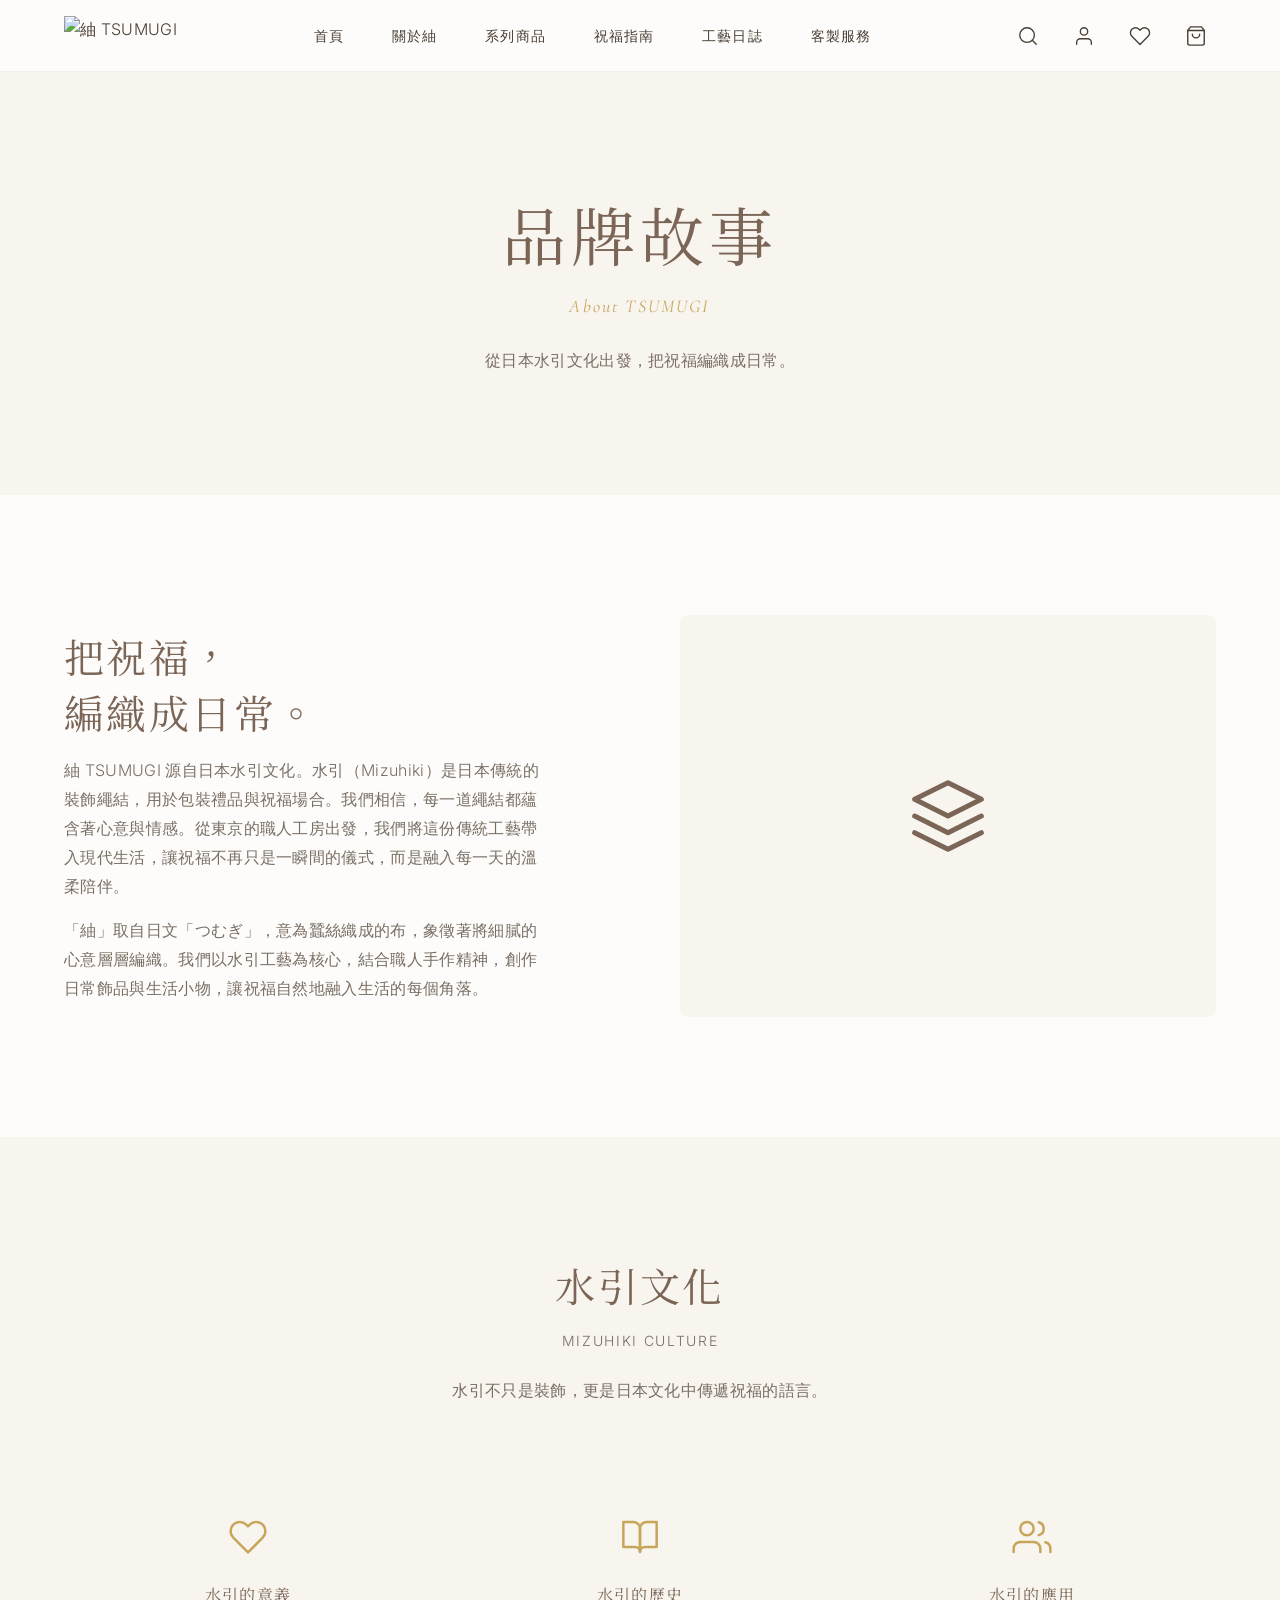
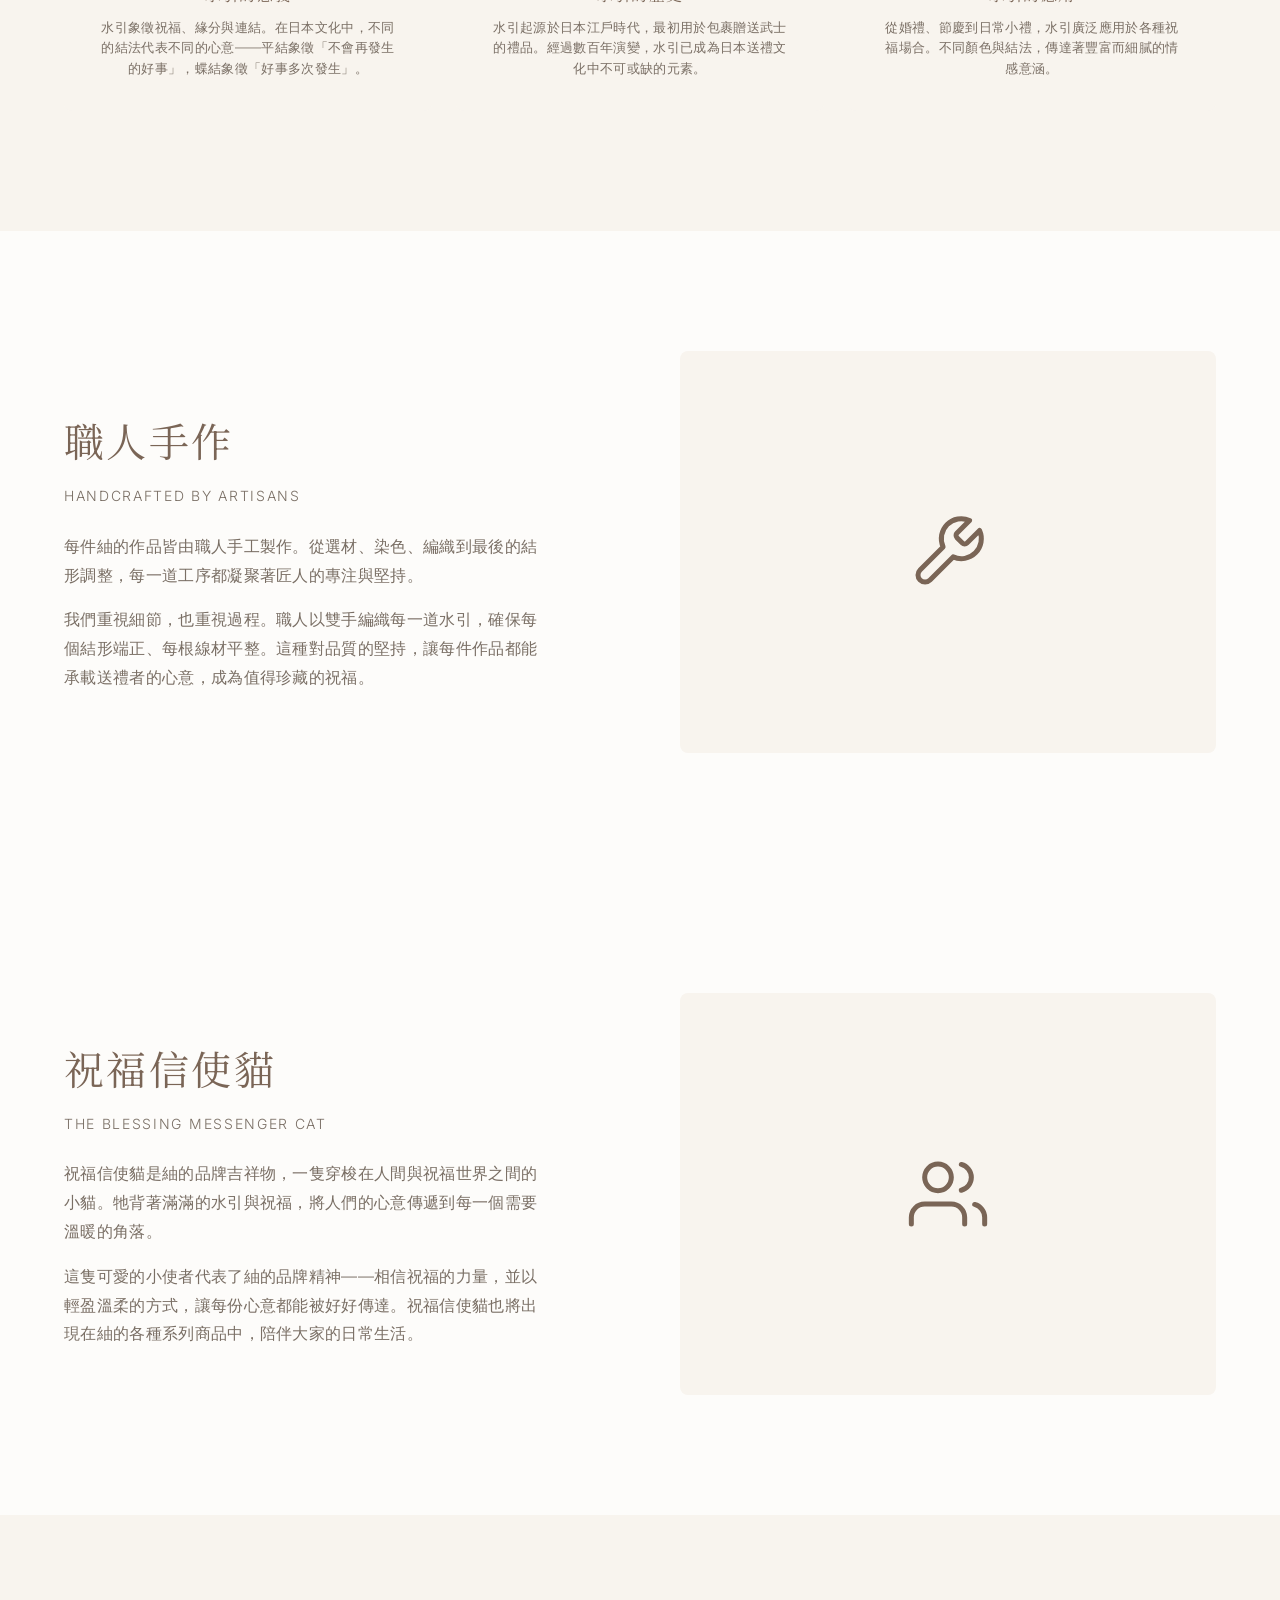
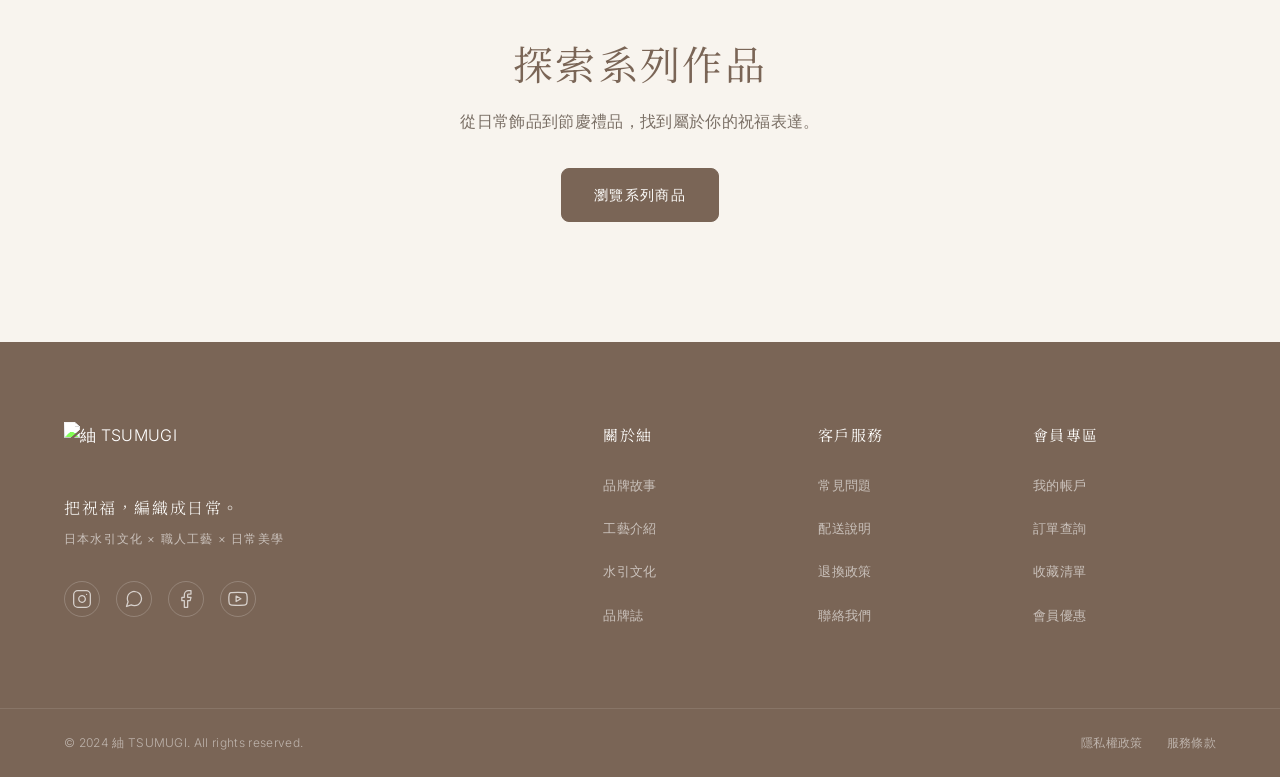
==== web/about.html @ a3b8afee "init: 紬 TSUMUGI website" ====
<!DOCTYPE html>
<html lang="zh-Hant">
<head>
  <meta charset="UTF-8">
  <meta name="viewport" content="width=device-width, initial-scale=1.0">
  <meta name="description" content="紬 TSUMUGI — 品牌故事。從日本水引文化出發，把祝福編織成日常。">
  <meta property="og:title" content="品牌故事｜紬 TSUMUGI">
  <meta property="og:description" content="從日本水引文化出發，把祝福編織成日常。">
  <meta property="og:image" content="asset/og-image.svg">
  <meta property="og:type" content="website">
  <title>品牌故事｜紬 TSUMUGI</title>
  <link rel="icon" type="image/svg+xml" href="asset/favicon.svg">
  <link rel="preconnect" href="https://fonts.googleapis.com">
  <link rel="preconnect" href="https://fonts.gstatic.com" crossorigin>
  <link href="https://fonts.googleapis.com/css2?family=Cormorant+Garamond:ital,wght@0,300;0,400;0,500;0,600;1,300;1,400&family=Inter:wght@300;400;500&family=Noto+Serif+TC:wght@300;400;500;600&display=swap" rel="stylesheet">
  <link rel="stylesheet" href="css/style.css">
</head>
<body>

  <div id="template-header"></div>

  <main>
    <!-- Page Hero -->
    <section class="about-hero">
      <div class="container">
        <div class="about-hero-content">
          <h1 class="about-hero-title">品牌故事</h1>
          <p class="about-hero-subtitle">About TSUMUGI</p>
          <p class="about-hero-desc">從日本水引文化出發，把祝福編織成日常。</p>
        </div>
      </div>
    </section>

    <!-- Brand Philosophy -->
    <section class="about-philosophy" id="philosophy">
      <div class="container">
        <div class="about-grid">
          <div class="about-text">
            <h2 class="section-title">把祝福，<br>編織成日常。</h2>
            <p class="section-desc">紬 TSUMUGI 源自日本水引文化。水引（Mizuhiki）是日本傳統的裝飾繩結，用於包裝禮品與祝福場合。我們相信，每一道繩結都蘊含著心意與情感。從東京的職人工房出發，我們將這份傳統工藝帶入現代生活，讓祝福不再只是一瞬間的儀式，而是融入每一天的溫柔陪伴。</p>
            <p class="section-desc">「紬」取自日文「つむぎ」，意為蠶絲織成的布，象徵著將細膩的心意層層編織。我們以水引工藝為核心，結合職人手作精神，創作日常飾品與生活小物，讓祝福自然地融入生活的每個角落。</p>
          </div>
          <div class="about-visual">
            <div class="placeholder-img large" style="background-color: var(--color-cream);">
              <svg width="80" height="80" viewBox="0 0 24 24" fill="none" stroke="var(--color-brown)" stroke-width="1.5" stroke-linecap="round" stroke-linejoin="round"><path d="M12 2L2 7l10 5 10-5-10-5z"/><path d="M2 17l10 5 10-5"/><path d="M2 12l10 5 10-5"/></svg>
            </div>
          </div>
        </div>
      </div>
    </section>

    <!-- Water Cord Culture -->
    <section class="about-culture" id="culture">
      <div class="container">
        <div class="section-header">
          <h2 class="section-title">水引文化</h2>
          <p class="section-subtitle">Mizuhiki Culture</p>
          <p class="section-desc">水引不只是裝飾，更是日本文化中傳遞祝福的語言。</p>
        </div>
        <div class="about-feature-grid">
          <div class="feature-card">
            <div class="feature-icon">
              <svg width="40" height="40" viewBox="0 0 24 24" fill="none" stroke="currentColor" stroke-width="1.5" stroke-linecap="round" stroke-linejoin="round"><path d="M20.84 4.61a5.5 5.5 0 0 0-7.78 0L12 5.67l-1.06-1.06a5.5 5.5 0 0 0-7.78 7.78l1.06 1.06L12 21.23l7.78-7.78 1.06-1.06a5.5 5.5 0 0 0 0-7.78z"/></svg>
            </div>
            <h3>水引的意義</h3>
            <p>水引象徵祝福、緣分與連結。在日本文化中，不同的結法代表不同的心意——平結象徵「不會再發生的好事」，蝶結象徵「好事多次發生」。</p>
          </div>
          <div class="feature-card">
            <div class="feature-icon">
              <svg width="40" height="40" viewBox="0 0 24 24" fill="none" stroke="currentColor" stroke-width="1.5" stroke-linecap="round" stroke-linejoin="round"><path d="M2 3h6a4 4 0 0 1 4 4v14a3 3 0 0 0-3-3H2z"/><path d="M22 3h-6a4 4 0 0 0-4 4v14a3 3 0 0 1 3-3h7z"/></svg>
            </div>
            <h3>水引的歷史</h3>
            <p>水引起源於日本江戶時代，最初用於包裹贈送武士的禮品。經過數百年演變，水引已成為日本送禮文化中不可或缺的元素。</p>
          </div>
          <div class="feature-card">
            <div class="feature-icon">
              <svg width="40" height="40" viewBox="0 0 24 24" fill="none" stroke="currentColor" stroke-width="1.5" stroke-linecap="round" stroke-linejoin="round"><path d="M17 21v-2a4 4 0 0 0-4-4H5a4 4 0 0 0-4 4v2"/><circle cx="9" cy="7" r="4"/><path d="M23 21v-2a4 4 0 0 0-3-3.87"/><path d="M16 3.13a4 4 0 0 1 0 7.75"/></svg>
            </div>
            <h3>水引的應用</h3>
            <p>從婚禮、節慶到日常小禮，水引廣泛應用於各種祝福場合。不同顏色與結法，傳達著豐富而細膩的情感意涵。</p>
          </div>
        </div>
      </div>
    </section>

    <!-- Craftsmanship -->
    <section class="about-craft" id="craft">
      <div class="container">
        <div class="about-grid about-grid--reverse">
          <div class="about-visual">
            <div class="placeholder-img large" style="background-color: var(--color-cream);">
              <svg width="80" height="80" viewBox="0 0 24 24" fill="none" stroke="var(--color-brown)" stroke-width="1.5" stroke-linecap="round" stroke-linejoin="round"><path d="M14.7 6.3a1 1 0 0 0 0 1.4l1.6 1.6a1 1 0 0 0 1.4 0l3.77-3.77a6 6 0 0 1-7.94 7.94l-6.91 6.91a2.12 2.12 0 0 1-3-3l6.91-6.91a6 6 0 0 1 7.94-7.94l-3.76 3.76z"/></svg>
            </div>
          </div>
          <div class="about-text">
            <h2 class="section-title">職人手作</h2>
            <p class="section-subtitle">Handcrafted by Artisans</p>
            <p class="section-desc">每件紬的作品皆由職人手工製作。從選材、染色、編織到最後的結形調整，每一道工序都凝聚著匠人的專注與堅持。</p>
            <p class="section-desc">我們重視細節，也重視過程。職人以雙手編織每一道水引，確保每個結形端正、每根線材平整。這種對品質的堅持，讓每件作品都能承載送禮者的心意，成為值得珍藏的祝福。</p>
          </div>
        </div>
      </div>
    </section>

    <!-- Brand IP -->
    <section class="about-ip" id="ip">
      <div class="container">
        <div class="about-grid">
          <div class="about-text">
            <h2 class="section-title">祝福信使貓</h2>
            <p class="section-subtitle">The Blessing Messenger Cat</p>
            <p class="section-desc">祝福信使貓是紬的品牌吉祥物，一隻穿梭在人間與祝福世界之間的小貓。牠背著滿滿的水引與祝福，將人們的心意傳遞到每一個需要溫暖的角落。</p>
            <p class="section-desc">這隻可愛的小使者代表了紬的品牌精神——相信祝福的力量，並以輕盈溫柔的方式，讓每份心意都能被好好傳達。祝福信使貓也將出現在紬的各種系列商品中，陪伴大家的日常生活。</p>
          </div>
          <div class="about-visual">
            <div class="placeholder-img large" style="background-color: var(--color-cream);">
              <svg width="80" height="80" viewBox="0 0 24 24" fill="none" stroke="var(--color-brown)" stroke-width="1.5" stroke-linecap="round" stroke-linejoin="round"><path d="M17 21v-2a4 4 0 0 0-4-4H5a4 4 0 0 0-4 4v2"/><circle cx="9" cy="7" r="4"/><path d="M23 21v-2a4 4 0 0 0-3-3.87"/><path d="M16 3.13a4 4 0 0 1 0 7.75"/></svg>
            </div>
          </div>
        </div>
      </div>
    </section>

    <!-- CTA Section -->
    <section class="about-cta">
      <div class="container">
        <div class="about-cta-content">
          <h2 class="section-title">探索系列作品</h2>
          <p class="section-desc">從日常飾品到節慶禮品，找到屬於你的祝福表達。</p>
          <a href="collections.html" class="btn btn-primary">瀏覽系列商品</a>
        </div>
      </div>
    </section>
  </main>

  <div id="template-footer"></div>

  <script src="js/icons.js"></script>
  <script src="js/templates.js"></script>
  <script src="js/main.js"></script>
  <script>
    TSUMUGI.Templates.init('about.html');
  </script>
</body>
</html>
---- web/css/style.css ----
/* ============================================
   紬 TSUMUGI — Brand Experience Website
   CSS Variables & Base Styles
   ============================================ */

:root {
  /* Colors */
  --color-brown: #7A6556;
  --color-brown-dark: #5E4D42;
  --color-brown-light: #9A8576;
  --color-pink: #D79A9A;
  --color-pink-light: #E8B7C1;
  --color-gold: #C7A65B;
  --color-gold-dark: #B08F3F;
  --color-gold-light: #D4B46A;
  --color-cream: #F8F4EE;
  --color-cream-dark: #EDE7DD;
  --color-gray: #D9D2CA;
  --color-gray-light: #E8E3DD;
  --color-white: #FDFCFA;
  --color-text: #4A3F35;
  --color-text-light: #7A6F65;
  --color-text-muted: #A69E96;

  /* Typography */
  --font-serif-cn: 'Noto Serif TC', 'Georgia', serif;
  --font-serif-en: 'Cormorant Garamond', 'Georgia', serif;
  --font-sans: 'Inter', 'Helvetica Neue', Arial, sans-serif;

  /* Spacing */
  --space-xs: 4px;
  --space-sm: 8px;
  --space-md: 16px;
  --space-lg: 24px;
  --space-xl: 32px;
  --space-2xl: 48px;
  --space-3xl: 64px;
  --space-4xl: 80px;
  --space-5xl: 120px;

  /* Layout */
  --max-width: 1200px;
  --header-height: 72px;

  /* Transitions */
  --transition-fast: 200ms ease;
  --transition-base: 300ms ease;
  --transition-slow: 500ms ease;

  /* Border Radius */
  --radius-sm: 4px;
  --radius-md: 8px;
  --radius-lg: 12px;

  /* Shadows */
  --shadow-sm: 0 1px 3px rgba(122, 101, 86, 0.08);
  --shadow-md: 0 4px 12px rgba(122, 101, 86, 0.1);
  --shadow-lg: 0 8px 24px rgba(122, 101, 86, 0.12);
}

/* ============================================
   Reset & Base
   ============================================ */

*, *::before, *::after {
  margin: 0;
  padding: 0;
  box-sizing: border-box;
}

html {
  font-size: 16px;
  scroll-behavior: smooth;
  -webkit-font-smoothing: antialiased;
  -moz-osx-font-smoothing: grayscale;
}

body {
  font-family: var(--font-sans);
  font-weight: 300;
  color: var(--color-text);
  background-color: var(--color-white);
  line-height: 1.7;
  letter-spacing: 0.02em;
}

a {
  color: inherit;
  text-decoration: none;
  transition: color var(--transition-fast);
}

a:hover {
  color: var(--color-gold);
}

ul {
  list-style: none;
}

img {
  max-width: 100%;
  height: auto;
  display: block;
}

button {
  background: none;
  border: none;
  cursor: pointer;
  font-family: inherit;
  color: inherit;
}

input {
  font-family: inherit;
  font-size: inherit;
}

.container {
  max-width: var(--max-width);
  margin: 0 auto;
  padding: 0 var(--space-lg);
}

/* ============================================
   Typography
   ============================================ */

.section-title {
  font-family: var(--font-serif-cn);
  font-size: clamp(1.75rem, 4vw, 2.5rem);
  font-weight: 400;
  line-height: 1.4;
  letter-spacing: 0.06em;
  color: var(--color-brown);
  margin-bottom: var(--space-md);
}

.section-subtitle {
  font-family: var(--font-sans);
  font-size: 0.875rem;
  font-weight: 300;
  color: var(--color-text-light);
  letter-spacing: 0.12em;
  text-transform: uppercase;
  margin-bottom: var(--space-lg);
}

.section-desc {
  font-size: 1rem;
  line-height: 1.8;
  color: var(--color-text-light);
  max-width: 480px;
}

.section-header {
  text-align: center;
  margin-bottom: var(--space-4xl);
}

.section-header .section-desc {
  margin: 0 auto;
}

.section-footer {
  text-align: center;
  margin-top: var(--space-3xl);
}

/* ============================================
   Buttons
   ============================================ */

.btn {
  display: inline-flex;
  align-items: center;
  justify-content: center;
  padding: 14px 32px;
  font-size: 0.875rem;
  font-weight: 400;
  letter-spacing: 0.1em;
  border-radius: var(--radius-md);
  transition: all var(--transition-base);
  cursor: pointer;
  white-space: nowrap;
}

.btn-primary {
  background-color: var(--color-brown);
  color: var(--color-white);
  border: 1px solid var(--color-brown);
}

.btn-primary:hover {
  background-color: var(--color-brown-dark);
  border-color: var(--color-brown-dark);
  color: var(--color-white);
}

.btn-outline {
  background-color: transparent;
  color: var(--color-brown);
  border: 1px solid var(--color-brown);
}

.btn-outline:hover {
  background-color: var(--color-brown);
  color: var(--color-white);
}

.btn-text {
  padding: 0;
  font-size: 0.875rem;
  font-weight: 400;
  letter-spacing: 0.1em;
  color: var(--color-gold);
  border: none;
}

.btn-text:hover {
  color: var(--color-gold-dark);
}

/* ============================================
   Placeholder Images
   ============================================ */

.placeholder-img {
  width: 100%;
  display: flex;
  align-items: center;
  justify-content: center;
  border-radius: var(--radius-md);
}

.placeholder-img.large {
  aspect-ratio: 4/3;
}

/* ============================================
   Header
   ============================================ */

.site-header {
  position: fixed;
  top: 0;
  left: 0;
  right: 0;
  height: var(--header-height);
  background-color: rgba(253, 252, 250, 0.95);
  backdrop-filter: blur(12px);
  -webkit-backdrop-filter: blur(12px);
  z-index: 1000;
  border-bottom: 1px solid rgba(122, 101, 86, 0.08);
  transition: all var(--transition-base);
}

.site-header.scrolled {
  box-shadow: var(--shadow-sm);
}

.header-inner {
  max-width: var(--max-width);
  margin: 0 auto;
  padding: 0 var(--space-lg);
  height: 100%;
  display: flex;
  align-items: center;
  justify-content: space-between;
}

.logo {
  display: flex;
  align-items: center;
  flex-shrink: 0;
}

.logo-img {
  height: 40px;
  width: auto;
}

.main-nav {
  flex: 1;
  display: flex;
  justify-content: center;
}

.nav-list {
  display: flex;
  gap: var(--space-2xl);
}

.nav-list a {
  font-size: 0.875rem;
  font-weight: 400;
  letter-spacing: 0.08em;
  color: var(--color-text);
  position: relative;
  padding: 4px 0;
}

.nav-list a::after {
  content: '';
  position: absolute;
  bottom: 0;
  left: 0;
  width: 0;
  height: 1px;
  background-color: var(--color-gold);
  transition: width var(--transition-base);
}

.nav-list a:hover::after {
  width: 100%;
}

.nav-list a:hover {
  color: var(--color-brown);
}

.header-actions {
  display: flex;
  align-items: center;
  gap: var(--space-md);
}

.icon-btn {
  display: flex;
  align-items: center;
  justify-content: center;
  width: 40px;
  height: 40px;
  border-radius: 50%;
  transition: all var(--transition-fast);
  color: var(--color-text);
}

.icon-btn:hover {
  background-color: var(--color-cream);
  color: var(--color-brown);
}

.cart-link {
  position: relative;
}

.cart-count {
  position: absolute;
  top: 2px;
  right: 2px;
  min-width: 18px;
  height: 18px;
  background-color: var(--color-gold);
  color: var(--color-white);
  font-size: 11px;
  font-weight: 500;
  border-radius: 50%;
  display: flex;
  align-items: center;
  justify-content: center;
  padding: 0 4px;
  line-height: 1;
}

.mobile-menu-toggle {
  display: none;
}

/* Search Bar */
.search-bar {
  position: absolute;
  top: 100%;
  left: 0;
  right: 0;
  background-color: var(--color-white);
  border-bottom: 1px solid rgba(122, 101, 86, 0.08);
  padding: var(--space-lg) 0;
  transform: translateY(-100%);
  opacity: 0;
  visibility: hidden;
  transition: all var(--transition-base);
}

.search-bar.active {
  transform: translateY(0);
  opacity: 1;
  visibility: visible;
}

.search-bar-inner {
  max-width: var(--max-width);
  margin: 0 auto;
  padding: 0 var(--space-lg);
  display: flex;
  align-items: center;
  gap: var(--space-md);
}

.search-bar input {
  flex: 1;
  border: none;
  border-bottom: 1px solid var(--color-gray);
  padding: var(--space-sm) 0;
  font-size: 1rem;
  background: transparent;
  outline: none;
  transition: border-color var(--transition-fast);
}

.search-bar input:focus {
  border-bottom-color: var(--color-gold);
}

.search-close {
  color: var(--color-text-light);
  padding: var(--space-xs);
}

/* Mobile Nav Overlay */
.mobile-nav-overlay {
  position: fixed;
  top: var(--header-height);
  left: 0;
  right: 0;
  bottom: 0;
  background-color: rgba(253, 252, 250, 0.98);
  z-index: 999;
  opacity: 0;
  visibility: hidden;
  transition: all var(--transition-base);
}

.mobile-nav-overlay.active {
  opacity: 1;
  visibility: visible;
}

.mobile-nav {
  padding: var(--space-3xl) var(--space-lg);
}

.mobile-nav-list {
  display: flex;
  flex-direction: column;
  gap: var(--space-xl);
}

.mobile-nav-list a {
  font-family: var(--font-serif-cn);
  font-size: 1.5rem;
  font-weight: 400;
  letter-spacing: 0.1em;
  color: var(--color-brown);
}

/* ============================================
   Hero
   ============================================ */

.hero {
  min-height: 100vh;
  display: grid;
  grid-template-columns: 1fr 1fr;
  align-items: center;
  padding-top: var(--header-height);
  background-color: var(--color-cream);
  position: relative;
  overflow: hidden;
}

.hero-content {
  padding: var(--space-4xl) var(--space-3xl);
  padding-left: max(var(--space-3xl), calc((100vw - var(--max-width)) / 2 + var(--space-3xl)));
  z-index: 2;
}

.hero-label {
  font-family: var(--font-serif-en);
  font-size: 0.875rem;
  font-weight: 400;
  font-style: italic;
  color: var(--color-gold);
  letter-spacing: 0.15em;
  margin-bottom: var(--space-lg);
}

.hero-title {
  font-family: var(--font-serif-cn);
  font-size: clamp(2.5rem, 6vw, 4rem);
  font-weight: 400;
  line-height: 1.3;
  letter-spacing: 0.08em;
  color: var(--color-brown);
  margin-bottom: var(--space-lg);
}

.hero-desc {
  font-size: 0.875rem;
  font-weight: 300;
  letter-spacing: 0.2em;
  color: var(--color-text-light);
  margin-bottom: var(--space-lg);
}

.hero-subdesc {
  font-size: 1rem;
  line-height: 1.8;
  color: var(--color-text-light);
  margin-bottom: var(--space-2xl);
  max-width: 400px;
}

.hero-cta {
  display: flex;
  gap: var(--space-md);
}

.hero-image {
  position: relative;
  height: 100vh;
  overflow: hidden;
}

.hero-image img {
  width: 100%;
  height: 100%;
  object-fit: cover;
}

.hero-scroll {
  position: absolute;
  bottom: var(--space-2xl);
  left: var(--space-3xl);
  display: flex;
  flex-direction: column;
  align-items: center;
  gap: var(--space-sm);
  color: var(--color-text-muted);
  font-size: 0.75rem;
  letter-spacing: 0.15em;
  animation: scrollBounce 2s ease-in-out infinite;
}

@keyframes scrollBounce {
  0%, 100% { transform: translateY(0); }
  50% { transform: translateY(6px); }
}

/* ============================================
   Brand Features
   ============================================ */

.brand-features {
  padding: var(--space-5xl) 0;
  background-color: var(--color-white);
}

.features-tabs {
  display: flex;
  justify-content: center;
  gap: var(--space-xl);
  margin-bottom: var(--space-4xl);
}

.tab-btn {
  font-size: 0.875rem;
  font-weight: 400;
  letter-spacing: 0.1em;
  color: var(--color-text-muted);
  padding: var(--space-sm) var(--space-md);
  position: relative;
  transition: color var(--transition-fast);
}

.tab-btn::after {
  content: '';
  position: absolute;
  bottom: 0;
  left: 50%;
  transform: translateX(-50%);
  width: 0;
  height: 1px;
  background-color: var(--color-gold);
  transition: width var(--transition-base);
}

.tab-btn.active {
  color: var(--color-brown);
}

.tab-btn.active::after {
  width: 100%;
}

.tab-panel {
  display: none;
}

.tab-panel.active {
  display: block;
}

.feature-grid {
  display: grid;
  grid-template-columns: 1fr 1.5fr;
  gap: var(--space-4xl);
  align-items: center;
}

.feature-text .section-title {
  margin-bottom: var(--space-md);
}

.feature-text .section-desc {
  margin-bottom: var(--space-xl);
}

.feature-visual {
  display: grid;
  grid-template-columns: repeat(3, 1fr);
  gap: var(--space-lg);
}

.feature-card {
  padding: var(--space-xl);
  background-color: var(--color-cream);
  border-radius: var(--radius-md);
  text-align: center;
  transition: transform var(--transition-base);
}

.feature-card:hover {
  transform: translateY(-4px);
}

.feature-icon {
  margin-bottom: var(--space-md);
  color: var(--color-gold);
}

.feature-card h3 {
  font-family: var(--font-serif-cn);
  font-size: 1rem;
  font-weight: 400;
  letter-spacing: 0.08em;
  color: var(--color-brown);
  margin-bottom: var(--space-sm);
}

.feature-card p {
  font-size: 0.8125rem;
  color: var(--color-text-light);
  line-height: 1.6;
}

/* ============================================
   Collections
   ============================================ */

.collections {
  padding: var(--space-5xl) 0;
  background-color: var(--color-cream);
}

.collection-grid {
  display: grid;
  grid-template-columns: repeat(3, 1fr);
  gap: var(--space-lg);
}

.collection-card {
  display: block;
  background-color: var(--color-white);
  border-radius: var(--radius-md);
  overflow: hidden;
  transition: all var(--transition-base);
}

.collection-card:hover {
  transform: translateY(-4px);
  box-shadow: var(--shadow-md);
}

.collection-card:hover .placeholder-img {
  transform: scale(1.03);
}

.collection-img {
  overflow: hidden;
}

.collection-img .placeholder-img {
  aspect-ratio: 4/3;
  transition: transform var(--transition-slow);
}

.collection-info {
  padding: var(--space-lg);
  text-align: center;
}

.collection-info h3 {
  font-family: var(--font-serif-cn);
  font-size: 1rem;
  font-weight: 400;
  letter-spacing: 0.08em;
  color: var(--color-brown);
  margin-bottom: var(--space-xs);
}

.collection-info p {
  font-size: 0.75rem;
  font-weight: 300;
  letter-spacing: 0.15em;
  color: var(--color-text-muted);
  text-transform: uppercase;
}

/* ============================================
   Gift Experience
   ============================================ */

.gift-experience {
  padding: var(--space-5xl) 0;
  background-color: var(--color-white);
}

.gift-grid {
  display: grid;
  grid-template-columns: 1fr 1fr;
  gap: var(--space-4xl);
  align-items: center;
}

.gift-visual {
  display: flex;
  justify-content: center;
}

.gift-img-stack {
  position: relative;
  width: 100%;
  max-width: 480px;
}

.gift-img-placeholder {
  position: relative;
}

.gift-text .section-title {
  margin-bottom: var(--space-md);
}

.gift-text .section-subtitle {
  margin-bottom: var(--space-lg);
}

.gift-text .section-desc {
  margin-bottom: var(--space-xl);
}

.gift-features {
  margin-bottom: var(--space-2xl);
  display: flex;
  flex-direction: column;
  gap: var(--space-md);
}

.gift-features li {
  display: flex;
  align-items: center;
  gap: var(--space-md);
  font-size: 0.9375rem;
  color: var(--color-text);
}

.gift-features li svg {
  color: var(--color-gold);
  flex-shrink: 0;
}

/* ============================================
   Brand Story
   ============================================ */

.brand-story {
  padding: var(--space-5xl) 0;
  background-color: var(--color-cream);
}

.story-header {
  text-align: center;
  margin-bottom: var(--space-4xl);
}

.story-grid {
  display: grid;
  grid-template-columns: repeat(3, 1fr);
  gap: var(--space-lg);
}

.story-card {
  display: block;
  background-color: var(--color-white);
  border-radius: var(--radius-md);
  overflow: hidden;
  transition: all var(--transition-base);
}

.story-card:hover {
  transform: translateY(-4px);
  box-shadow: var(--shadow-md);
}

.story-card:hover .placeholder-img {
  transform: scale(1.03);
}

.story-img {
  overflow: hidden;
}

.story-img .placeholder-img {
  aspect-ratio: 16/10;
  transition: transform var(--transition-slow);
}

.story-info {
  padding: var(--space-lg);
}

.story-tag {
  display: inline-block;
  font-size: 0.6875rem;
  font-weight: 400;
  letter-spacing: 0.15em;
  color: var(--color-gold);
  text-transform: uppercase;
  margin-bottom: var(--space-sm);
  padding: 2px 8px;
  border: 1px solid var(--color-gold-light);
  border-radius: var(--radius-sm);
}

.story-info h3 {
  font-family: var(--font-serif-cn);
  font-size: 1rem;
  font-weight: 400;
  letter-spacing: 0.04em;
  color: var(--color-brown);
  margin-bottom: var(--space-sm);
  line-height: 1.5;
}

.story-date {
  font-size: 0.75rem;
  color: var(--color-text-muted);
  letter-spacing: 0.05em;
}

/* ============================================
   CTA Section
   ============================================ */

.cta-section {
  padding: var(--space-5xl) 0;
  background-color: var(--color-white);
}

.cta-grid {
  display: grid;
  grid-template-columns: 1fr 1fr;
  gap: var(--space-lg);
}

.cta-card {
  padding: var(--space-3xl);
  background-color: var(--color-cream);
  border-radius: var(--radius-md);
  text-align: center;
}

.cta-card.member-card {
  background-color: var(--color-brown);
  color: var(--color-white);
}

.cta-card.member-card .section-title {
  color: var(--color-white);
}

.cta-card.member-card .section-subtitle {
  color: rgba(255, 255, 255, 0.7);
}

.cta-icon {
  margin-bottom: var(--space-xl);
  color: var(--color-gold);
}

.cta-card.member-card .cta-icon {
  color: var(--color-gold-light);
}

.cta-card .section-title {
  margin-bottom: var(--space-md);
}

.cta-card .section-subtitle {
  margin-bottom: var(--space-md);
}

.cta-card .section-desc {
  margin: 0 auto var(--space-xl);
  text-align: center;
}

.email-form {
  display: flex;
  gap: var(--space-sm);
  max-width: 400px;
  margin: 0 auto;
}

.email-form input {
  flex: 1;
  padding: 12px 16px;
  border: 1px solid rgba(255, 255, 255, 0.3);
  border-radius: var(--radius-md);
  background-color: rgba(255, 255, 255, 0.1);
  color: var(--color-white);
  font-size: 0.875rem;
  outline: none;
  transition: border-color var(--transition-fast);
}

.email-form input::placeholder {
  color: rgba(255, 255, 255, 0.5);
}

.email-form input:focus {
  border-color: var(--color-gold-light);
}

.email-form .btn-primary {
  background-color: var(--color-gold);
  border-color: var(--color-gold);
  padding: 12px 24px;
  font-size: 0.8125rem;
}

.email-form .btn-primary:hover {
  background-color: var(--color-gold-dark);
  border-color: var(--color-gold-dark);
}

/* ============================================
   Instagram Section
   ============================================ */

.instagram-section {
  padding: var(--space-5xl) 0 var(--space-4xl);
  background-color: var(--color-cream);
}

.instagram-grid {
  display: grid;
  grid-template-columns: repeat(6, 1fr);
  gap: var(--space-sm);
}

.insta-placeholder {
  overflow: hidden;
  border-radius: var(--radius-sm);
}

.insta-placeholder .placeholder-img {
  transition: transform var(--transition-slow);
}

.insta-placeholder:hover .placeholder-img {
  transform: scale(1.05);
}

/* ============================================
   Footer
   ============================================ */

.site-footer {
  background-color: var(--color-brown);
  color: var(--color-white);
}

.footer-top {
  padding: var(--space-4xl) 0;
}

.footer-grid {
  display: grid;
  grid-template-columns: 1.5fr 2fr;
  gap: var(--space-4xl);
}

.footer-logo-link {
  display: inline-block;
  transition: opacity var(--transition-fast);
}

.footer-logo-link:hover {
  opacity: 0.8;
}

.footer-logo {
  height: 48px;
  width: auto;
  margin-bottom: var(--space-lg);
  filter: brightness(1.5);
}

.footer-tagline {
  font-family: var(--font-serif-cn);
  font-size: 1rem;
  letter-spacing: 0.1em;
  margin-bottom: var(--space-sm);
}

.footer-subtitle {
  font-size: 0.75rem;
  color: rgba(255, 255, 255, 0.6);
  letter-spacing: 0.1em;
  margin-bottom: var(--space-xl);
}

.footer-social {
  display: flex;
  gap: var(--space-md);
}

.footer-social a {
  display: flex;
  align-items: center;
  justify-content: center;
  width: 36px;
  height: 36px;
  border-radius: 50%;
  border: 1px solid rgba(255, 255, 255, 0.2);
  color: rgba(255, 255, 255, 0.7);
  transition: all var(--transition-fast);
}

.footer-social a:hover {
  background-color: rgba(255, 255, 255, 0.1);
  color: var(--color-white);
  border-color: rgba(255, 255, 255, 0.4);
}

.footer-links {
  display: grid;
  grid-template-columns: repeat(3, 1fr);
  gap: var(--space-xl);
}

.footer-col h4 {
  font-family: var(--font-serif-cn);
  font-size: 0.9375rem;
  font-weight: 400;
  letter-spacing: 0.08em;
  margin-bottom: var(--space-lg);
}

.footer-col ul {
  display: flex;
  flex-direction: column;
  gap: var(--space-md);
}

.footer-col a {
  font-size: 0.8125rem;
  color: rgba(255, 255, 255, 0.6);
  transition: color var(--transition-fast);
}

.footer-col a:hover {
  color: var(--color-white);
}

.footer-bottom {
  border-top: 1px solid rgba(255, 255, 255, 0.1);
  padding: var(--space-lg) 0;
}

.footer-bottom .container {
  display: flex;
  justify-content: space-between;
  align-items: center;
}

.footer-bottom p {
  font-size: 0.75rem;
  color: rgba(255, 255, 255, 0.5);
}

.footer-legal {
  display: flex;
  gap: var(--space-lg);
}

.footer-legal a {
  font-size: 0.75rem;
  color: rgba(255, 255, 255, 0.5);
}

.footer-legal a:hover {
  color: var(--color-white);
}

/* ============================================
   Responsive — Tablet
   ============================================ */

@media (max-width: 1024px) {
  .hero {
    grid-template-columns: 1fr;
    min-height: auto;
  }

  .hero-content {
    padding: var(--space-4xl) var(--space-2xl);
    padding-left: var(--space-2xl);
    text-align: center;
  }

  .hero-subdesc {
    margin-left: auto;
    margin-right: auto;
  }

  .hero-cta {
    justify-content: center;
  }

  .hero-image {
    height: 60vh;
  }

  .hero-scroll {
    display: none;
  }

  .feature-grid {
    grid-template-columns: 1fr;
    gap: var(--space-3xl);
  }

  .feature-text {
    text-align: center;
  }

  .feature-text .section-desc {
    margin-left: auto;
    margin-right: auto;
  }

  .collection-grid {
    grid-template-columns: repeat(2, 1fr);
  }

  .gift-grid {
    grid-template-columns: 1fr;
    gap: var(--space-3xl);
  }

  .story-grid {
    grid-template-columns: repeat(2, 1fr);
  }

  .story-grid .story-card:last-child {
    grid-column: span 2;
    max-width: 50%;
    margin: 0 auto;
  }

  .cta-grid {
    grid-template-columns: 1fr;
  }

  .instagram-grid {
    grid-template-columns: repeat(3, 1fr);
  }

  .footer-grid {
    grid-template-columns: 1fr;
    gap: var(--space-3xl);
  }

  /* Product Detail Responsive — Tablet */
  .product-detail .product-grid {
    grid-template-columns: 1fr;
    gap: var(--space-3xl);
  }

  .product-gallery {
    position: static;
  }

  .product-tabs {
    max-width: 100%;
  }
}

/* ============================================
   Responsive — Mobile
   ============================================ */

@media (max-width: 768px) {
  :root {
    --header-height: 64px;
  }

  .main-nav {
    display: none;
  }

  .mobile-menu-toggle {
    display: flex;
  }

  .header-actions .icon-btn:not(.mobile-menu-toggle) {
    display: none;
  }

  .header-actions {
    gap: var(--space-sm);
  }

  .hero-content {
    padding: var(--space-3xl) var(--space-lg);
  }

  .hero-title {
    font-size: clamp(2rem, 8vw, 2.75rem);
  }

  .hero-image {
    height: 50vh;
  }

  .hero-cta {
    flex-direction: column;
    align-items: stretch;
  }

  .hero-cta .btn {
    width: 100%;
  }

  .brand-features {
    padding: var(--space-4xl) 0;
  }

  .features-tabs {
    gap: var(--space-md);
  }

  .feature-visual {
    grid-template-columns: 1fr;
    gap: var(--space-md);
  }

  .feature-card {
    display: flex;
    align-items: center;
    gap: var(--space-md);
    text-align: left;
    padding: var(--space-lg);
  }

  .feature-icon {
    margin-bottom: 0;
    flex-shrink: 0;
  }

  .collections {
    padding: var(--space-4xl) 0;
  }

  .collection-grid {
    grid-template-columns: 1fr;
    gap: var(--space-md);
  }

  .collection-card {
    display: grid;
    grid-template-columns: 120px 1fr;
  }

  .collection-img .placeholder-img {
    aspect-ratio: 1;
    height: 100%;
  }

  .collection-info {
    display: flex;
    flex-direction: column;
    justify-content: center;
    padding: var(--space-md) var(--space-lg);
    text-align: left;
  }

  .gift-experience {
    padding: var(--space-4xl) 0;
  }

  .gift-grid {
    gap: var(--space-2xl);
  }

  .brand-story {
    padding: var(--space-4xl) 0;
  }

  .story-grid {
    grid-template-columns: 1fr;
    gap: var(--space-md);
  }

  .story-grid .story-card:last-child {
    grid-column: span 1;
    max-width: 100%;
  }

  .cta-section {
    padding: var(--space-4xl) 0;
  }

  .cta-card {
    padding: var(--space-2xl);
  }

  .email-form {
    flex-direction: column;
  }

  .instagram-grid {
    grid-template-columns: repeat(2, 1fr);
  }

  .footer-links {
    grid-template-columns: 1fr;
    gap: var(--space-2xl);
  }

  .footer-bottom .container {
    flex-direction: column;
    gap: var(--space-md);
    text-align: center;
  }

  /* Product Grid Responsive */
  .product-grid {
    grid-template-columns: repeat(2, 1fr);
    gap: var(--space-md);
  }

  .product-grid-4 {
    grid-template-columns: repeat(2, 1fr);
    gap: var(--space-md);
  }

  /* Filter Tabs Responsive */
  .filter-tabs {
    justify-content: flex-start;
    overflow-x: auto;
    flex-wrap: nowrap;
    padding-bottom: var(--space-sm);
    -webkit-overflow-scrolling: touch;
  }

  .filter-tab {
    flex-shrink: 0;
  }

  /* Pagination Responsive */
  .pagination-btn span {
    display: none;
  }

  /* Product Detail Responsive — Mobile */
  .breadcrumb-list {
    font-size: 0.75rem;
  }

  .product-detail {
    padding: var(--space-2xl) 0 var(--space-3xl);
  }

  .product-detail .product-grid {
    gap: var(--space-2xl);
  }

  .product-thumbnails {
    grid-template-columns: repeat(4, 1fr);
    gap: var(--space-xs);
  }

  .product-info .product-name {
    font-size: 1.5rem;
  }

  .product-info .product-price {
    font-size: 1.125rem;
  }

  .product-actions {
    flex-direction: column;
  }

  .product-actions .btn {
    width: 100%;
  }

  .product-actions .product-wishlist {
    width: 100%;
  }

  .meta-item {
    flex-direction: column;
    gap: var(--space-xs);
  }

  .tabs-nav {
    gap: 0;
  }

  .tab-btn {
    padding: var(--space-md);
    font-size: 0.8125rem;
  }

  .specs-table th {
    width: 80px;
    font-size: 0.8125rem;
  }

  .specs-table td {
    font-size: 0.875rem;
  }

  .product-grid-4 {
    grid-template-columns: repeat(2, 1fr);
    gap: var(--space-sm);
  }

  .product-card-info {
    padding: var(--space-md);
  }

  .product-card-name {
    font-size: 0.875rem;
  }

  .product-card-price {
    font-size: 0.8125rem;
  }
}

/* ============================================
    About Page
   ============================================ */

.about-hero {
  padding: calc(var(--header-height) + var(--space-5xl)) 0 var(--space-5xl);
  background-color: var(--color-cream);
  text-align: center;
}

.about-hero-content {
  max-width: 640px;
  margin: 0 auto;
}

.about-hero-title {
  font-family: var(--font-serif-cn);
  font-size: clamp(2.5rem, 6vw, 4rem);
  font-weight: 400;
  line-height: 1.3;
  letter-spacing: 0.08em;
  color: var(--color-brown);
  margin-bottom: var(--space-md);
}

.about-hero-subtitle {
  font-family: var(--font-serif-en);
  font-size: 1.125rem;
  font-weight: 400;
  font-style: italic;
  color: var(--color-gold);
  letter-spacing: 0.12em;
  margin-bottom: var(--space-lg);
}

.about-hero-desc {
  font-size: 1rem;
  line-height: 1.8;
  color: var(--color-text-light);
}

.about-philosophy,
.about-craft,
.about-ip {
  padding: var(--space-5xl) 0;
  background-color: var(--color-white);
}

.about-culture {
  padding: var(--space-5xl) 0;
  background-color: var(--color-cream);
}

.about-cta {
  padding: var(--space-5xl) 0;
  background-color: var(--color-cream);
}

.about-cta-content {
  text-align: center;
  max-width: 480px;
  margin: 0 auto;
}

.about-cta-content .section-desc {
  margin: 0 auto var(--space-xl);
  text-align: center;
}

.about-grid {
  display: grid;
  grid-template-columns: 1fr 1fr;
  gap: var(--space-4xl);
  align-items: center;
}

.about-grid--reverse {
  direction: rtl;
}

.about-grid--reverse > * {
  direction: ltr;
}

.about-text .section-title {
  margin-bottom: var(--space-md);
}

.about-text .section-subtitle {
  margin-bottom: var(--space-lg);
}

.about-text .section-desc {
  margin-bottom: var(--space-md);
}

.about-text .section-desc:last-child {
  margin-bottom: 0;
}

.about-feature-grid {
  display: grid;
  grid-template-columns: repeat(3, 1fr);
  gap: var(--space-lg);
}

@media (max-width: 1024px) {
  .about-grid {
    grid-template-columns: 1fr;
    gap: var(--space-3xl);
  }

  .about-grid--reverse {
    direction: ltr;
  }

  .about-feature-grid {
    grid-template-columns: repeat(2, 1fr);
  }
}

@media (max-width: 768px) {
  .about-hero {
    padding: calc(var(--header-height) + var(--space-3xl)) 0 var(--space-3xl);
  }

  .about-philosophy,
  .about-craft,
  .about-ip,
  .about-culture,
  .about-cta {
    padding: var(--space-4xl) 0;
  }

  .about-feature-grid {
    grid-template-columns: 1fr;
    gap: var(--space-md);
  }

  .feature-card {
    display: flex;
    align-items: center;
    gap: var(--space-md);
    text-align: left;
    padding: var(--space-lg);
  }

  .feature-icon {
    margin-bottom: 0;
    flex-shrink: 0;
  }
}

/* Gift Page Responsive */
@media (max-width: 1024px) {
  .category-grid,
  .gift-grid-4,
  .process-grid {
    grid-template-columns: repeat(2, 1fr);
  }
}

@media (max-width: 768px) {
  .category-grid,
  .gift-grid-4,
  .process-grid {
    grid-template-columns: 1fr;
  }

  .category-card {
    display: flex;
    align-items: center;
    gap: var(--space-md);
    text-align: left;
    padding: var(--space-lg);
  }

  .category-icon {
    margin-bottom: 0;
    flex-shrink: 0;
  }
}

/* ============================================
    Gift Page — Categories
   ============================================ */

.gift-categories {
  padding: var(--space-5xl) 0;
  background-color: var(--color-white);
}

.category-grid {
  display: grid;
  grid-template-columns: repeat(4, 1fr);
  gap: var(--space-lg);
}

.category-card {
  text-align: center;
  padding: var(--space-2xl) var(--space-lg);
  border-radius: var(--radius-md);
  background-color: var(--color-cream);
  transition: all var(--transition-base);
}

.category-card:hover {
  transform: translateY(-4px);
  box-shadow: var(--shadow-md);
}

.category-icon {
  color: var(--color-brown);
  margin-bottom: var(--space-lg);
}

.category-icon svg {
  display: inline-block;
}

.category-title {
  font-family: var(--font-serif-cn);
  font-size: 1.125rem;
  font-weight: 400;
  color: var(--color-brown);
  margin-bottom: var(--space-sm);
  letter-spacing: 0.06em;
}

.category-desc {
  font-size: 0.875rem;
  color: var(--color-text-light);
  line-height: 1.6;
}

/* ============================================
    Gift Page — Featured Products
   ============================================ */

.gift-featured {
  padding: var(--space-5xl) 0;
  background-color: var(--color-cream);
}

.gift-grid-4 {
  display: grid;
  grid-template-columns: repeat(4, 1fr);
  gap: var(--space-lg);
}

.product-card {
  display: block;
  background-color: var(--color-white);
  border-radius: var(--radius-md);
  overflow: hidden;
  transition: all var(--transition-base);
  border: 1px solid var(--color-gray-light);
}

.product-card-link {
  display: flex;
  flex-direction: column;
  color: inherit;
  text-decoration: none;
  height: 100%;
}

.product-card-link:hover {
  color: inherit;
  text-decoration: none;
}

.product-card:hover {
  transform: translateY(-4px);
  box-shadow: var(--shadow-md);
}

.product-card:hover .placeholder-img {
  transform: scale(1.03);
}

.product-img {
  position: relative;
  overflow: hidden;
}

.product-img .placeholder-img {
  transition: transform var(--transition-base);
  width: 100%;
  aspect-ratio: 1/1;
}

.product-card .quick-add-btn {
  position: absolute;
  bottom: 10px;
  right: 10px;
  width: 36px;
  height: 36px;
  background: var(--color-white);
  border-radius: 50%;
  display: flex;
  align-items: center;
  justify-content: center;
  opacity: 0;
  transform: translateY(10px);
  transition: all var(--transition-fast);
  box-shadow: var(--shadow-sm);
  color: var(--color-brown);
  z-index: 2;
}

.product-card:hover .quick-add-btn {
  opacity: 1;
  transform: translateY(0);
}

.product-card .quick-add-btn:hover {
  background: var(--color-brown);
  color: var(--color-white);
}

.product-info {
  padding: var(--space-lg);
}

.product-info h3 {
  font-family: var(--font-serif-cn);
  font-size: 1rem;
  font-weight: 400;
  color: var(--color-brown);
  margin-bottom: var(--space-xs);
  letter-spacing: 0.04em;
}

.product-price {
  font-size: 0.875rem;
  color: var(--color-gold);
  font-weight: 400;
}

/* ============================================
    Gift Page — Process
   ============================================ */

.gift-process {
  padding: var(--space-5xl) 0;
  background-color: var(--color-white);
}

.process-grid {
  display: grid;
  grid-template-columns: repeat(4, 1fr);
  gap: var(--space-lg);
}

.process-step {
  text-align: center;
  padding: var(--space-2xl) var(--space-lg);
  position: relative;
}

.step-number {
  width: 48px;
  height: 48px;
  border-radius: 50%;
  background-color: var(--color-brown);
  color: var(--color-white);
  font-family: var(--font-serif-en);
  font-size: 1.25rem;
  font-weight: 400;
  display: flex;
  align-items: center;
  justify-content: center;
  margin: 0 auto var(--space-lg);
}

.step-title {
  font-family: var(--font-serif-cn);
  font-size: 1.125rem;
  font-weight: 400;
  color: var(--color-brown);
  margin-bottom: var(--space-sm);
  letter-spacing: 0.06em;
}

.step-desc {
  font-size: 0.875rem;
  color: var(--color-text-light);
  line-height: 1.6;
}

/* ============================================
    Contact Page
   ============================================ */

.contact-grid-section {
  padding: var(--space-5xl) 0;
  background-color: var(--color-white);
}

.contact-grid {
  display: grid;
  grid-template-columns: 1.2fr 1fr;
  gap: var(--space-4xl);
  align-items: start;
}

.contact-form-wrap .section-title {
  margin-bottom: var(--space-sm);
}

.contact-form-wrap .section-subtitle {
  margin-bottom: var(--space-2xl);
}

.contact-form {
  display: flex;
  flex-direction: column;
  gap: var(--space-lg);
}

.form-group {
  display: flex;
  flex-direction: column;
  gap: var(--space-sm);
}

.form-group label {
  font-size: 0.875rem;
  font-weight: 400;
  letter-spacing: 0.06em;
  color: var(--color-text);
}

.required {
  color: var(--color-gold);
}

.form-group input,
.form-group select,
.form-group textarea {
  padding: 12px 16px;
  border: 1px solid var(--color-gray);
  border-radius: var(--radius-md);
  background-color: var(--color-white);
  color: var(--color-text);
  font-size: 0.9375rem;
  font-family: var(--font-sans);
  outline: none;
  transition: border-color var(--transition-fast);
}

.form-group input::placeholder,
.form-group textarea::placeholder {
  color: var(--color-text-muted);
}

.form-group input:focus,
.form-group select:focus,
.form-group textarea:focus {
  border-color: var(--color-gold);
}

.form-group select {
  appearance: none;
  -webkit-appearance: none;
  background-image: url("data:image/svg+xml,%3Csvg width='12' height='8' viewBox='0 0 12 8' fill='none' xmlns='http://www.w3.org/2000/svg'%3E%3Cpath d='M1 1L6 6L11 1' stroke='%237A6556' stroke-width='1.5' stroke-linecap='round' stroke-linejoin='round'/%3E%3C/svg%3E");
  background-repeat: no-repeat;
  background-position: right 16px center;
  padding-right: 40px;
}

.form-group textarea {
  resize: vertical;
  min-height: 120px;
}

.form-actions {
  margin-top: var(--space-xl);
}

.contact-form .btn {
  align-self: flex-start;
}

.contact-form .btn:disabled {
  opacity: 0.6;
  cursor: not-allowed;
}

/* Form Status Messages */
.form-status {
  padding: var(--space-md) var(--space-lg);
  border-radius: var(--radius-md);
  font-size: 0.9rem;
  line-height: 1.5;
  margin-bottom: var(--space-lg);
}

.form-status--success {
  background-color: #e8f5e9;
  color: #2e7d32;
  border: 1px solid #a5d6a7;
}

.form-status--error {
  background-color: #fbe9e7;
  color: #c62828;
  border: 1px solid #ef9a9a;
}

.contact-info-wrap .section-title {
  margin-bottom: var(--space-sm);
}

.contact-info-wrap .section-subtitle {
  margin-bottom: var(--space-2xl);
}

.contact-cards {
  display: flex;
  flex-direction: column;
  gap: var(--space-lg);
}

.contact-card {
  display: flex;
  align-items: flex-start;
  gap: var(--space-lg);
  padding: var(--space-xl);
  background-color: var(--color-cream);
  border-radius: var(--radius-md);
  transition: transform var(--transition-base);
}

.contact-card:hover {
  transform: translateY(-2px);
}

.contact-card-icon {
  flex-shrink: 0;
  width: 48px;
  height: 48px;
  display: flex;
  align-items: center;
  justify-content: center;
  border-radius: 50%;
  background-color: var(--color-white);
  color: var(--color-gold);
}

.contact-card-content h3 {
  font-family: var(--font-serif-cn);
  font-size: 1rem;
  font-weight: 400;
  color: var(--color-brown);
  margin-bottom: var(--space-xs);
  letter-spacing: 0.06em;
}

.contact-card-content p {
  font-size: 0.9375rem;
  color: var(--color-text-light);
}

.contact-card-content a {
  color: var(--color-text-light);
  transition: color var(--transition-fast);
}

.contact-card-content a:hover {
  color: var(--color-gold);
}

/* Map Placeholder */
.map-section {
  padding: 0 0 var(--space-5xl);
  background-color: var(--color-white);
}

.map-placeholder {
  width: 100%;
  height: 320px;
  background-color: var(--color-cream-dark);
  border-radius: var(--radius-md);
  display: flex;
  flex-direction: column;
  align-items: center;
  justify-content: center;
  gap: var(--space-md);
}

.map-placeholder p {
  font-family: var(--font-serif-cn);
  font-size: 1rem;
  color: var(--color-text-muted);
  letter-spacing: 0.1em;
}

/* Social Links */
.contact-social-section {
  padding: var(--space-5xl) 0;
  background-color: var(--color-cream);
}

.social-links {
  display: flex;
  justify-content: center;
  gap: var(--space-xl);
}

.social-link {
  display: flex;
  flex-direction: column;
  align-items: center;
  gap: var(--space-sm);
  padding: var(--space-xl) var(--space-2xl);
  border-radius: var(--radius-md);
  background-color: var(--color-white);
  color: var(--color-text);
  transition: all var(--transition-base);
}

.social-link:hover {
  transform: translateY(-4px);
  box-shadow: var(--shadow-md);
  color: var(--color-gold);
}

.social-link span {
  font-size: 0.8125rem;
  letter-spacing: 0.08em;
}

/* Contact Page Responsive */
@media (max-width: 1024px) {
  .contact-grid {
    grid-template-columns: 1fr;
    gap: var(--space-3xl);
  }
}

@media (max-width: 768px) {
  .contact-grid-section {
    padding: var(--space-4xl) 0;
  }

  .map-section {
    padding: 0 0 var(--space-4xl);
  }

  .map-placeholder {
    height: 240px;
  }

  .contact-social-section {
    padding: var(--space-4xl) 0;
  }

  .social-links {
    flex-wrap: wrap;
    gap: var(--space-md);
  }

  .social-link {
    padding: var(--space-lg);
    flex: 1;
    min-width: 120px;
  }

  .contact-card {
    padding: var(--space-lg);
  }
}

/* ============================================
    Page Hero (Inner Pages)
   ============================================ */

.page-hero {
  padding: calc(var(--header-height) + var(--space-4xl)) 0 var(--space-4xl);
  background-color: var(--color-cream);
  text-align: center;
}

.page-hero-title {
  font-family: var(--font-serif-cn);
  font-size: clamp(2rem, 5vw, 3rem);
  font-weight: 400;
  line-height: 1.3;
  letter-spacing: 0.08em;
  color: var(--color-brown);
  margin-bottom: var(--space-sm);
}

.page-hero-subtitle {
  font-family: var(--font-serif-en);
  font-size: 1rem;
  font-weight: 400;
  font-style: italic;
  color: var(--color-gold);
  letter-spacing: 0.12em;
  margin-bottom: var(--space-lg);
}

.page-hero-desc {
  font-size: 1rem;
  line-height: 1.8;
  color: var(--color-text-light);
  max-width: 480px;
  margin: 0 auto;
}

/* ============================================
    Filter Bar
   ============================================ */

.filter-bar {
  padding: var(--space-xl) 0;
  background-color: var(--color-white);
  border-bottom: 1px solid rgba(122, 101, 86, 0.08);
}

.filter-tabs {
  display: flex;
  flex-wrap: wrap;
  justify-content: center;
  gap: var(--space-sm);
}

.filter-tab {
  font-size: 0.8125rem;
  font-weight: 400;
  letter-spacing: 0.08em;
  color: var(--color-text-muted);
  padding: var(--space-sm) var(--space-md);
  border-radius: var(--radius-md);
  transition: all var(--transition-fast);
}

.filter-tab:hover {
  color: var(--color-brown);
  background-color: var(--color-cream);
}

.filter-tab.active {
  color: var(--color-white);
  background-color: var(--color-brown);
}

/* ============================================
    Product Grid Section
   ============================================ */

.product-grid-section {
  padding: var(--space-4xl) 0;
  background-color: var(--color-white);
}

.product-grid {
  display: grid;
  grid-template-columns: repeat(4, 1fr);
  gap: var(--space-lg);
}

.product-grid .product-card {
  position: relative;
}

.product-grid .product-wishlist {
  position: absolute;
  top: var(--space-md);
  right: var(--space-md);
  width: 36px;
  height: 36px;
  display: flex;
  align-items: center;
  justify-content: center;
  border-radius: 50%;
  background-color: rgba(253, 252, 250, 0.9);
  color: var(--color-text-muted);
  transition: all var(--transition-fast);
  z-index: 2;
}

.product-grid .product-wishlist:hover {
  color: var(--color-pink);
  background-color: var(--color-white);
}

.product-grid .product-card:hover .product-wishlist {
  opacity: 1;
}

/* No Results Message */
.no-results {
  text-align: center;
  padding: var(--space-4xl) var(--space-lg);
  color: var(--color-text-muted);
}

.no-results svg {
  margin-bottom: var(--space-md);
  opacity: 0.5;
}

.no-results p {
  font-family: var(--font-serif-cn);
  font-size: 1rem;
  letter-spacing: 0.06em;
}

/* ============================================
    Pagination
   ============================================ */

.pagination-section {
  padding: var(--space-2xl) 0 var(--space-4xl);
  background-color: var(--color-white);
}

.pagination {
  display: flex;
  align-items: center;
  justify-content: center;
  gap: var(--space-md);
}

.pagination-btn {
  display: inline-flex;
  align-items: center;
  gap: var(--space-xs);
  font-size: 0.8125rem;
  letter-spacing: 0.06em;
  color: var(--color-text-light);
  padding: var(--space-sm) var(--space-md);
  border-radius: var(--radius-md);
  transition: all var(--transition-fast);
}

.pagination-btn:hover {
  color: var(--color-brown);
  background-color: var(--color-cream);
}

.pagination-numbers {
  display: flex;
  gap: var(--space-xs);
}

.pagination-num {
  display: inline-flex;
  align-items: center;
  justify-content: center;
  width: 36px;
  height: 36px;
  font-size: 0.875rem;
  border-radius: var(--radius-md);
  transition: all var(--transition-fast);
}

.pagination-num:hover {
  background-color: var(--color-cream);
  color: var(--color-brown);
}

.pagination-num.active {
  background-color: var(--color-brown);
  color: var(--color-white);
}

/* ============================================
    Product Detail Page
   ============================================ */

.breadcrumb {
  padding: var(--space-md) 0;
  background-color: var(--color-white);
}

.breadcrumb-list {
  display: flex;
  flex-wrap: wrap;
  align-items: center;
  gap: var(--space-sm);
  font-size: 0.8125rem;
  color: var(--color-text-muted);
}

.breadcrumb-list li {
  display: flex;
  align-items: center;
  gap: var(--space-sm);
}

.breadcrumb-list li:not(:last-child)::after {
  content: '/';
  color: var(--color-gray);
}

.breadcrumb-list a {
  color: var(--color-text-light);
  transition: color var(--transition-fast);
}

.breadcrumb-list a:hover {
  color: var(--color-gold);
}

.breadcrumb-list [aria-current="page"] {
  color: var(--color-brown);
}

/* Product Detail Layout */
.product-detail {
  padding: var(--space-3xl) 0 var(--space-4xl);
  background-color: var(--color-white);
}

.product-detail .product-grid {
  display: grid;
  grid-template-columns: 1fr 1fr;
  gap: var(--space-4xl);
  align-items: start;
}

/* Product Gallery */
.product-gallery {
  position: sticky;
  top: calc(var(--header-height) + var(--space-lg));
}

.product-main-image {
  margin-bottom: var(--space-md);
  border-radius: var(--radius-md);
  overflow: hidden;
}

.product-main-image .placeholder-img {
  aspect-ratio: 1/1;
}

.product-thumbnails {
  display: grid;
  grid-template-columns: repeat(4, 1fr);
  gap: var(--space-sm);
}

.thumbnail-btn {
  border-radius: var(--radius-md);
  overflow: hidden;
  border: 2px solid transparent;
  transition: border-color var(--transition-fast);
}

.thumbnail-btn.active {
  border-color: var(--color-brown);
}

.thumbnail-btn:hover {
  border-color: var(--color-gold);
}

.thumbnail-btn .placeholder-img {
  aspect-ratio: 1/1;
}

/* Product Info */
.product-info .product-series-tag {
  display: inline-block;
  font-size: 0.6875rem;
  font-weight: 400;
  letter-spacing: 0.15em;
  color: var(--color-gold);
  text-transform: uppercase;
  margin-bottom: var(--space-md);
  padding: 4px 12px;
  border: 1px solid var(--color-gold-light);
  border-radius: var(--radius-sm);
}

.product-info .product-name {
  font-family: var(--font-serif-cn);
  font-size: clamp(1.5rem, 3vw, 2rem);
  font-weight: 400;
  letter-spacing: 0.06em;
  color: var(--color-brown);
  margin-bottom: var(--space-md);
}

.product-info .product-price {
  font-size: 1.25rem;
  font-weight: 400;
  color: var(--color-gold);
  margin-bottom: var(--space-lg);
}

.product-info .product-short-desc {
  font-size: 0.9375rem;
  line-height: 1.8;
  color: var(--color-text-light);
  margin-bottom: var(--space-xl);
}

/* Quantity Selector */
.product-options {
  margin-bottom: var(--space-xl);
}

.quantity-selector {
  display: flex;
  align-items: center;
  gap: var(--space-md);
}

.quantity-label {
  font-size: 0.875rem;
  font-weight: 400;
  color: var(--color-text);
}

.quantity-control {
  display: flex;
  align-items: center;
  border: 1px solid var(--color-gray);
  border-radius: var(--radius-md);
  overflow: hidden;
}

.quantity-btn {
  display: flex;
  align-items: center;
  justify-content: center;
  width: 40px;
  height: 40px;
  color: var(--color-text);
  transition: all var(--transition-fast);
}

.quantity-btn:hover {
  background-color: var(--color-cream);
  color: var(--color-brown);
}

.quantity-input {
  width: 56px;
  height: 40px;
  text-align: center;
  border: none;
  border-left: 1px solid var(--color-gray);
  border-right: 1px solid var(--color-gray);
  font-size: 0.9375rem;
  font-weight: 400;
  color: var(--color-text);
  background-color: transparent;
  outline: none;
  -moz-appearance: textfield;
}

.quantity-input::-webkit-outer-spin-button,
.quantity-input::-webkit-inner-spin-button {
  -webkit-appearance: none;
  margin: 0;
}

/* Product Actions */
.product-actions {
  display: flex;
  gap: var(--space-md);
  margin-bottom: var(--space-xl);
}

.product-actions .btn {
  flex: 1;
}

.product-actions .product-wishlist {
  display: inline-flex;
  align-items: center;
  justify-content: center;
  gap: var(--space-sm);
  padding: 14px 24px;
  font-size: 0.875rem;
  font-weight: 400;
  letter-spacing: 0.1em;
  border-radius: var(--radius-md);
  border: 1px solid var(--color-brown);
  color: var(--color-brown);
  background-color: transparent;
  transition: all var(--transition-base);
}

.product-actions .product-wishlist:hover {
  background-color: var(--color-brown);
  color: var(--color-white);
}

/* Product Meta */
.product-meta {
  padding-top: var(--space-xl);
  border-top: 1px solid var(--color-gray-light);
}

.meta-item {
  display: flex;
  align-items: baseline;
  gap: var(--space-lg);
  padding: var(--space-sm) 0;
}

.meta-label {
  font-size: 0.8125rem;
  font-weight: 400;
  color: var(--color-text-muted);
  min-width: 64px;
}

.meta-value {
  font-size: 0.9375rem;
  color: var(--color-text);
}

/* ============================================
    Product Tabs Section
   ============================================ */

.product-tabs-section {
  padding: var(--space-4xl) 0;
  background-color: var(--color-cream);
}

.product-tabs {
  max-width: 800px;
  margin: 0 auto;
}

.tabs-nav {
  display: flex;
  border-bottom: 1px solid var(--color-gray);
  margin-bottom: var(--space-2xl);
  overflow-x: auto;
}

.tab-btn {
  flex-shrink: 0;
  padding: var(--space-md) var(--space-xl);
  font-size: 0.875rem;
  font-weight: 400;
  letter-spacing: 0.08em;
  color: var(--color-text-muted);
  position: relative;
  transition: color var(--transition-fast);
}

.tab-btn::after {
  content: '';
  position: absolute;
  bottom: -1px;
  left: 0;
  width: 100%;
  height: 2px;
  background-color: var(--color-brown);
  transform: scaleX(0);
  transition: transform var(--transition-base);
}

.tab-btn:hover {
  color: var(--color-brown);
}

.tab-btn.active {
  color: var(--color-brown);
}

.tab-btn.active::after {
  transform: scaleX(1);
}

.tabs-content {
  min-height: 200px;
}

.tab-panel {
  display: none;
}

.tab-panel.active {
  display: block;
  animation: fadeIn 0.3s ease;
}

@keyframes fadeIn {
  from { opacity: 0; transform: translateY(8px); }
  to { opacity: 1; transform: translateY(0); }
}

.tab-panel-inner {
  font-size: 0.9375rem;
  line-height: 1.8;
  color: var(--color-text-light);
}

.tab-panel-inner p {
  margin-bottom: var(--space-lg);
}

.tab-panel-inner p:last-child {
  margin-bottom: 0;
}

/* Specs Table */
.specs-table {
  width: 100%;
  border-collapse: collapse;
}

.specs-table th,
.specs-table td {
  padding: var(--space-md);
  text-align: left;
  border-bottom: 1px solid var(--color-gray-light);
}

.specs-table th {
  font-size: 0.875rem;
  font-weight: 400;
  color: var(--color-text-muted);
  width: 120px;
}

.specs-table td {
  font-size: 0.9375rem;
  color: var(--color-text);
}

/* Care List */
.care-list {
  display: flex;
  flex-direction: column;
  gap: var(--space-md);
}

.care-list li {
  position: relative;
  padding-left: var(--space-lg);
  line-height: 1.7;
}

.care-list li::before {
  content: '';
  position: absolute;
  left: 0;
  top: 10px;
  width: 6px;
  height: 6px;
  border-radius: 50%;
  background-color: var(--color-gold);
}

/* ============================================
    Related Products
   ============================================ */

.related-products {
  padding: var(--space-4xl) 0;
  background-color: var(--color-white);
}

.product-grid-4 {
  display: grid;
  grid-template-columns: repeat(4, 1fr);
  gap: var(--space-lg);
}

.product-card-img {
  overflow: hidden;
}

.product-card-img .placeholder-img {
  transition: transform var(--transition-slow);
}

.product-card:hover .product-card-img .placeholder-img {
  transform: scale(1.03);
}

.product-card-info {
  padding: var(--space-lg);
}

.product-card-series {
  display: inline-block;
  font-size: 0.6875rem;
  font-weight: 400;
  letter-spacing: 0.12em;
  color: var(--color-gold);
  text-transform: uppercase;
  margin-bottom: var(--space-xs);
}

.product-card-name {
  font-family: var(--font-serif-cn);
  font-size: 1rem;
  font-weight: 400;
  letter-spacing: 0.04em;
  color: var(--color-brown);
  margin-bottom: var(--space-xs);
}

.product-card-price {
  font-size: 0.875rem;
  color: var(--color-gold);
  font-weight: 400;
}

/* ============================================
    Form Validation & Upload
   ============================================ */

.form-error {
  display: none;
  font-size: 0.8125rem;
  color: #e74c3c;
  margin-top: var(--space-xs);
}

.upload-area {
  display: flex;
  flex-direction: column;
  align-items: center;
  justify-content: center;
  padding: var(--space-2xl);
  border: 2px dashed var(--color-gray);
  border-radius: var(--radius-md);
  background-color: var(--color-cream);
  cursor: pointer;
  transition: all var(--transition-fast);
  text-align: center;
}

.upload-area:hover,
.upload-area.dragover {
  border-color: var(--color-gold);
  background-color: var(--color-cream-dark);
}

.upload-area svg {
  color: var(--color-text-muted);
  margin-bottom: var(--space-md);
}

.upload-area p {
  font-size: 0.9375rem;
  color: var(--color-text);
  margin-bottom: var(--space-xs);
}

.upload-area span {
  font-size: 0.75rem;
  color: var(--color-text-muted);
}

.upload-preview {
  display: flex;
  flex-wrap: wrap;
  gap: var(--space-md);
  margin-top: var(--space-md);
}

.preview-item {
  position: relative;
  width: 80px;
  height: 80px;
  border-radius: var(--radius-md);
  overflow: hidden;
}

.preview-item img {
  width: 100%;
  height: 100%;
  object-fit: cover;
}

.preview-item .remove-btn {
  position: absolute;
  top: 4px;
  right: 4px;
  width: 20px;
  height: 20px;
  border-radius: 50%;
  background-color: rgba(0, 0, 0, 0.6);
  color: white;
  font-size: 14px;
  line-height: 20px;
  text-align: center;
  cursor: pointer;
  transition: background-color var(--transition-fast);
}

.preview-item .remove-btn:hover {
  background-color: #e74c3c;
}

.line-id-input {
  padding: var(--space-md);
  background-color: var(--color-cream);
  border-radius: var(--radius-md);
}

.line-id-input label {
  display: block;
  font-size: 0.875rem;
  font-weight: 400;
  letter-spacing: 0.06em;
  color: var(--color-text);
  margin-bottom: var(--space-sm);
}

.line-id-input input {
  width: 100%;
  padding: 12px 16px;
  border: 1px solid var(--color-gray);
  border-radius: var(--radius-md);
  background-color: var(--color-white);
  color: var(--color-text);
  font-size: 0.9375rem;
  font-family: var(--font-sans);
  outline: none;
  transition: border-color var(--transition-fast);
}

.line-id-input input:focus {
  border-color: var(--color-gold);
}

/* ============================================
    Success Message
   ============================================ */

.success-message {
  padding: var(--space-4xl) 0;
  text-align: center;
}

.success-content {
  max-width: 600px;
  margin: 0 auto;
  padding: var(--space-4xl);
  background-color: var(--color-cream);
  border-radius: var(--radius-lg);
}

.success-icon {
  width: 96px;
  height: 96px;
  margin: 0 auto var(--space-2xl);
  display: flex;
  align-items: center;
  justify-content: center;
  border-radius: 50%;
  background-color: var(--color-white);
  color: var(--color-gold);
}

.success-title {
  font-family: var(--font-serif-cn);
  font-size: clamp(1.5rem, 4vw, 2rem);
  font-weight: 400;
  line-height: 1.4;
  letter-spacing: 0.06em;
  color: var(--color-brown);
  margin-bottom: var(--space-sm);
}

.success-subtitle {
  font-family: var(--font-sans);
  font-size: 0.875rem;
  font-weight: 300;
  color: var(--color-text-light);
  letter-spacing: 0.12em;
  text-transform: uppercase;
  margin-bottom: var(--space-xl);
}

.success-desc {
  font-size: 1rem;
  line-height: 1.8;
  color: var(--color-text-light);
  margin-bottom: var(--space-2xl);
}

.success-info {
  display: flex;
  flex-direction: column;
  gap: var(--space-md);
  margin-bottom: var(--space-2xl);
  padding: var(--space-xl);
  background-color: var(--color-white);
  border-radius: var(--radius-md);
}

.success-info-item {
  display: flex;
  align-items: center;
  justify-content: center;
  gap: var(--space-sm);
  font-size: 0.9375rem;
  color: var(--color-text);
}

.success-info-item svg {
  color: var(--color-gold);
  flex-shrink: 0;
}

.success-actions {
  display: flex;
  justify-content: center;
  gap: var(--space-md);
}

/* ============================================
    Animations & Scroll Effects
   ============================================ */

.fade-in {
  opacity: 0;
  transform: translateY(24px);
  transition: opacity var(--transition-slow), transform var(--transition-slow);
}

.fade-in.visible {
  opacity: 1;
  transform: translateY(0);
}

/* ============================================
   Accessibility
   ============================================ */

:focus-visible {
  outline: 2px solid var(--color-gold);
  outline-offset: 2px;
}

.sr-only {
  position: absolute;
  width: 1px;
  height: 1px;
  padding: 0;
  margin: -1px;
  overflow: hidden;
  clip: rect(0, 0, 0, 0);
  white-space: nowrap;
  border: 0;
}

@media (prefers-reduced-motion: reduce) {
  *, *::before, *::after {
    animation-duration: 0.01ms !important;
    animation-iteration-count: 1 !important;
    transition-duration: 0.01ms !important;
  }

  html {
    scroll-behavior: auto;
  }

  .fade-in {
    opacity: 1;
    transform: none;
  }
}

/* ============================================
    Back to Top Button
   ============================================ */

.back-to-top {
  position: fixed;
  bottom: var(--space-2xl);
  right: var(--space-2xl);
  width: 48px;
  height: 48px;
  border-radius: 50%;
  background-color: var(--color-brown);
  color: var(--color-white);
  display: flex;
  align-items: center;
  justify-content: center;
  cursor: pointer;
  opacity: 0;
  visibility: hidden;
  transform: translateY(20px);
  transition: all var(--transition-base);
  z-index: 999;
  border: none;
  box-shadow: var(--shadow-md);
}

.back-to-top:hover {
  background-color: var(--color-brown-dark);
  transform: translateY(-4px);
}

.back-to-top.visible {
  opacity: 1;
  visibility: visible;
  transform: translateY(0);
}

@media (max-width: 768px) {
  .back-to-top {
    bottom: var(--space-lg);
    right: var(--space-lg);
    width: 44px;
    height: 44px;
  }
}
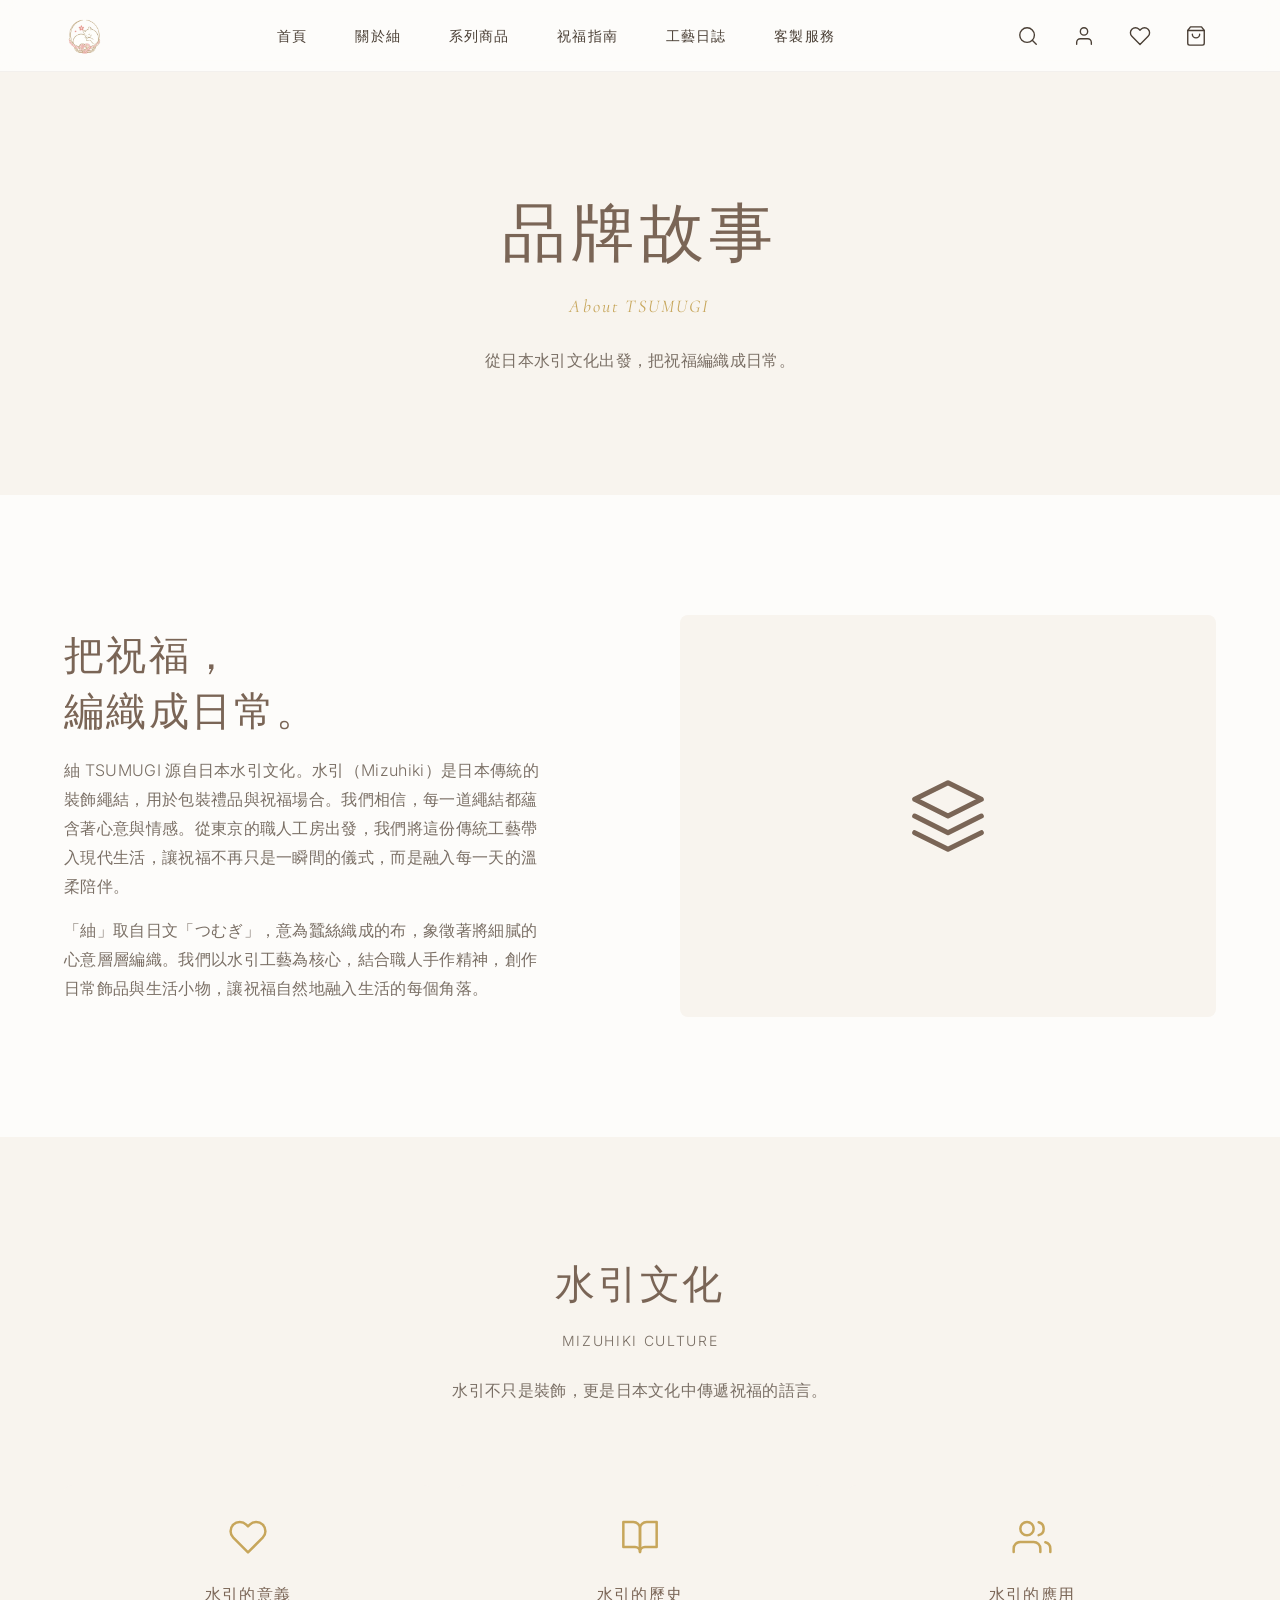
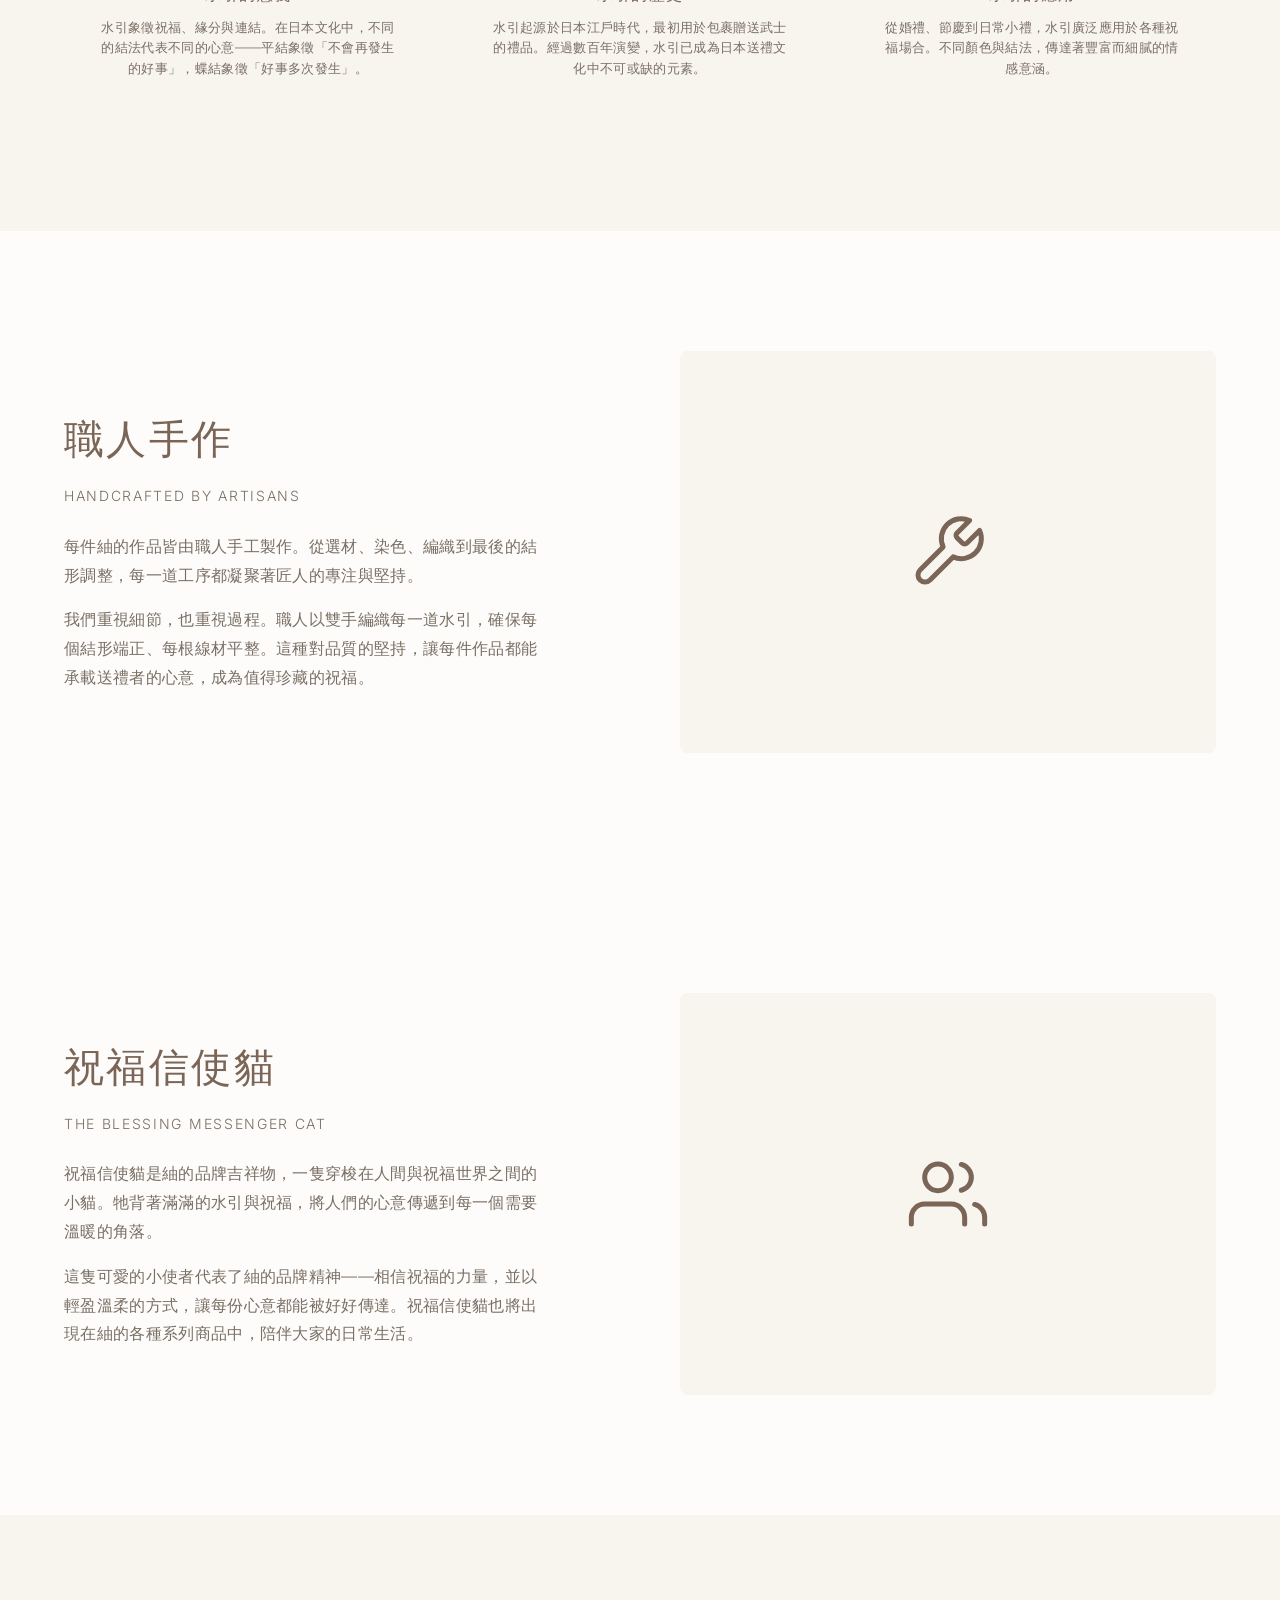
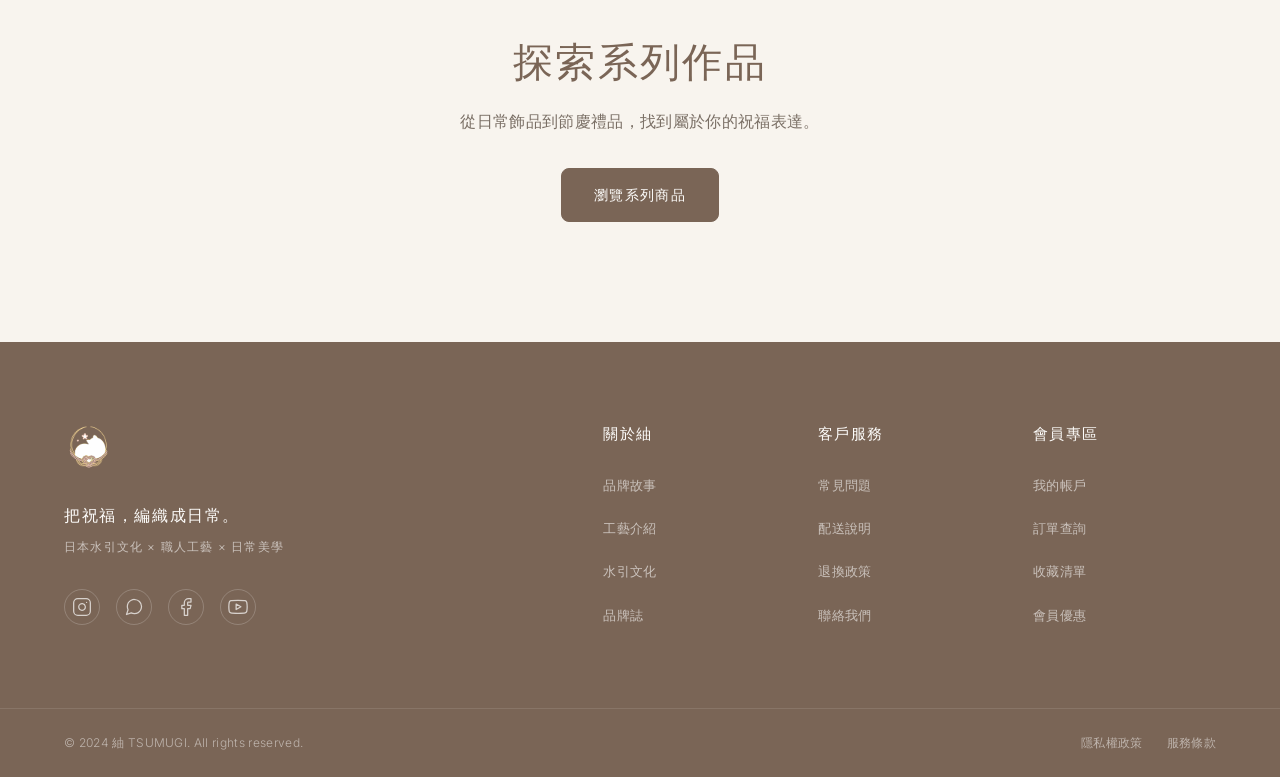
==== commit 71102d4d: "perf: 中文字型改用系統字，減少載入時間" ====
--- a/web/about.html
+++ b/web/about.html
@@ -1,4 +1,4 @@
-<!DOCTYPE html>
+﻿<!DOCTYPE html>
 <html lang="zh-Hant">
 <head>
   <meta charset="UTF-8">
@@ -12,7 +12,7 @@
   <link rel="icon" type="image/svg+xml" href="asset/favicon.svg">
   <link rel="preconnect" href="https://fonts.googleapis.com">
   <link rel="preconnect" href="https://fonts.gstatic.com" crossorigin>
-  <link href="https://fonts.googleapis.com/css2?family=Cormorant+Garamond:ital,wght@0,300;0,400;0,500;0,600;1,300;1,400&family=Inter:wght@300;400;500&family=Noto+Serif+TC:wght@300;400;500;600&display=swap" rel="stylesheet">
+  <link href="https://fonts.googleapis.com/css2?family=Cormorant+Garamond:ital,wght@0,300;0,400;0,500;0,600;1,300;1,400&family=Inter:wght@300;400;500&display=swap" rel="stylesheet">
   <link rel="stylesheet" href="css/style.css">
 </head>
 <body>
--- a/web/css/style.css
+++ b/web/css/style.css
@@ -23,7 +23,7 @@
   --color-text-muted: #A69E96;
 
   /* Typography */
-  --font-serif-cn: 'Noto Serif TC', 'Georgia', serif;
+  --font-serif-cn: 'Noto Serif TC', 'LiHei Pro', 'Microsoft JhengHei', 'PMingLiU', serif;
   --font-serif-en: 'Cormorant Garamond', 'Georgia', serif;
   --font-sans: 'Inter', 'Helvetica Neue', Arial, sans-serif;
 
